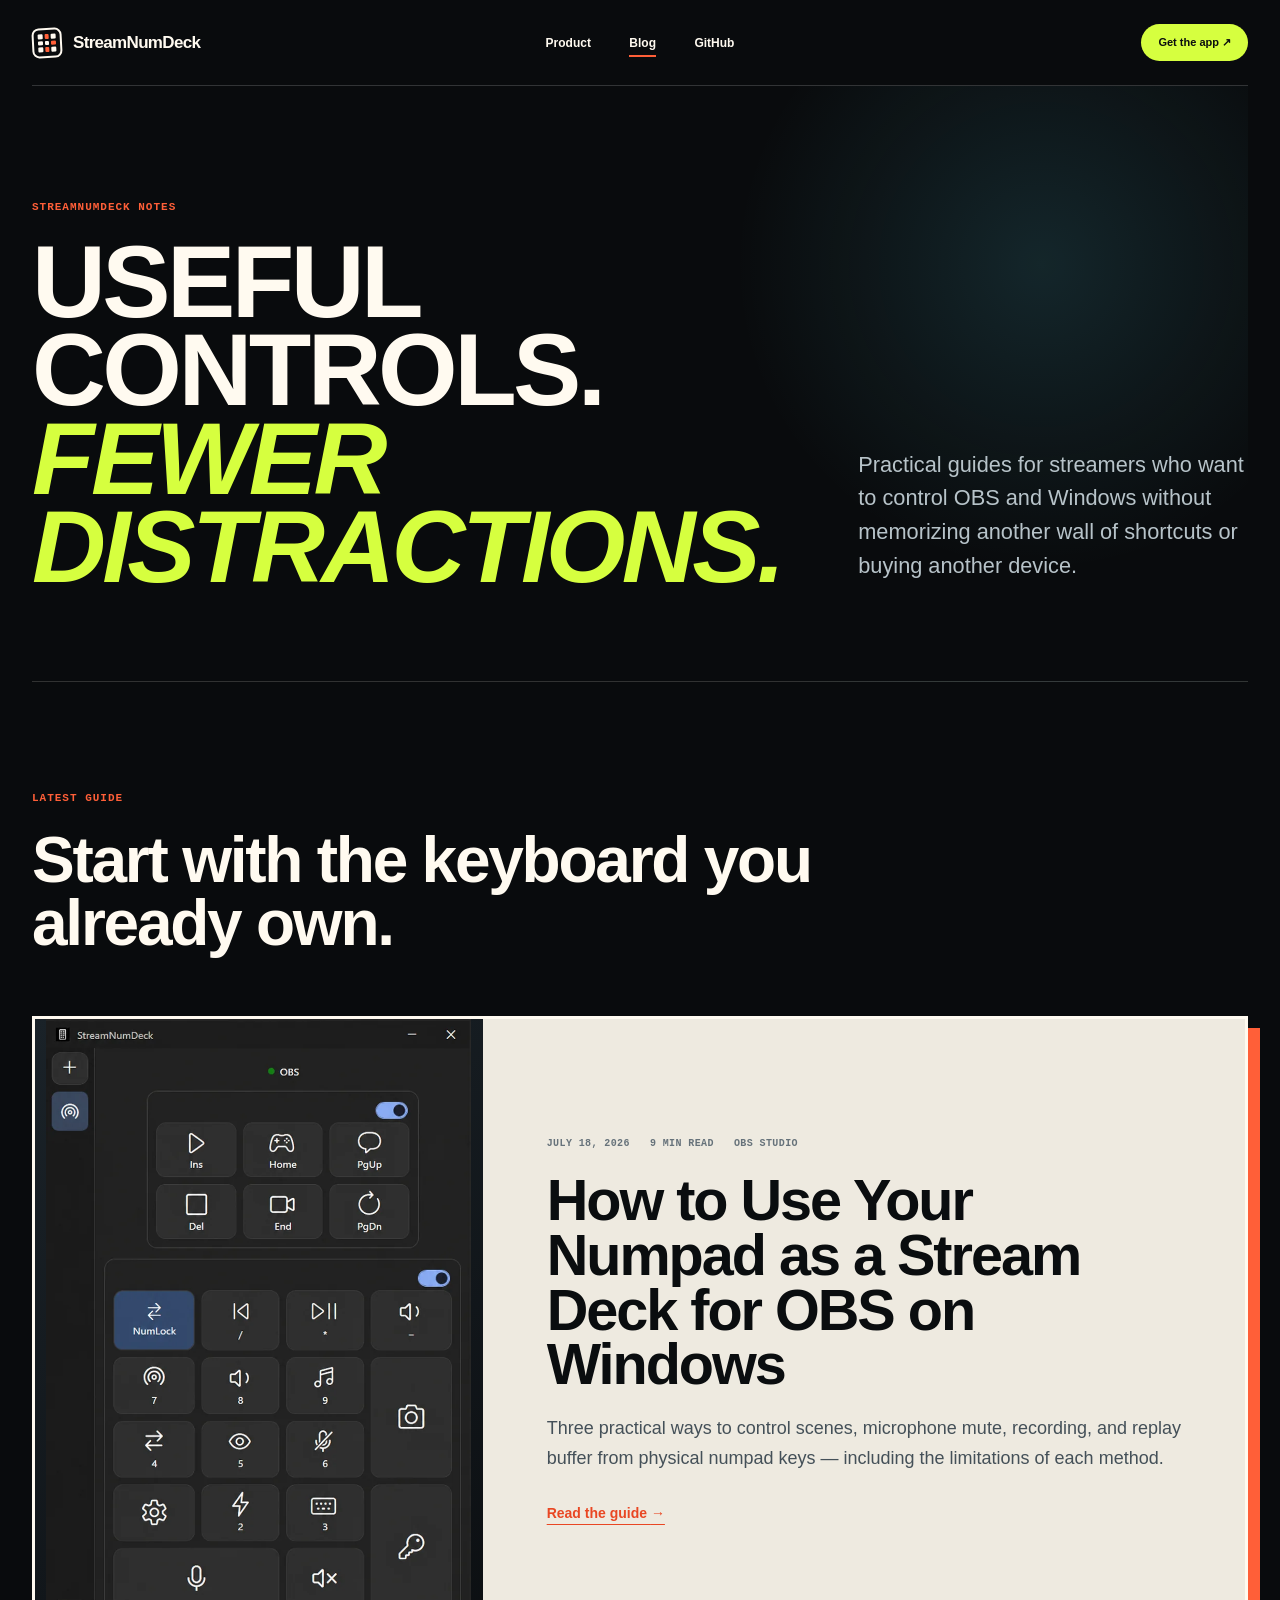
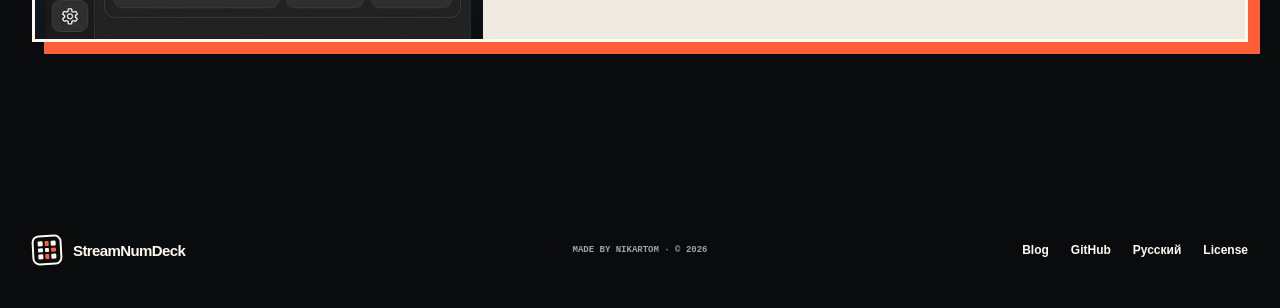
==== blog/index.html @ 3c2dd09e "Add OBS numpad guide and blog" ====
<!doctype html>
<html lang="en">
<head>
  <meta charset="utf-8">
  <meta name="viewport" content="width=device-width, initial-scale=1">
  <title>StreamNumDeck Blog — Practical OBS and Numpad Guides</title>
  <meta name="description" content="Practical guides for controlling OBS Studio, audio, and streaming workflows from a Windows keyboard and numpad.">
  <meta name="author" content="nikartom">
  <meta name="theme-color" content="#090b0d">
  <meta name="robots" content="index,follow,max-image-preview:large,max-snippet:-1">
  <link rel="canonical" href="https://streamnumdeck.com/blog/">
  <link rel="icon" href="../favicon.ico" sizes="any">
  <link rel="stylesheet" href="../styles.css">

  <meta property="og:type" content="website">
  <meta property="og:site_name" content="StreamNumDeck">
  <meta property="og:title" content="StreamNumDeck Blog — Practical OBS and Numpad Guides">
  <meta property="og:description" content="Straightforward guides for streamers who want simpler physical controls without adding more hardware.">
  <meta property="og:url" content="https://streamnumdeck.com/blog/">
  <meta property="og:image" content="https://streamnumdeck.com/assets/app-deck-filled.png">
  <meta name="twitter:card" content="summary_large_image">

  <script type="application/ld+json">
  {
    "@context": "https://schema.org",
    "@type": "Blog",
    "name": "StreamNumDeck Blog",
    "url": "https://streamnumdeck.com/blog/",
    "description": "Practical OBS Studio and numpad control guides for Windows streamers.",
    "inLanguage": "en",
    "publisher": {"@type": "Person", "name": "nikartom"}
  }
  </script>
</head>
<body class="blog-page">
  <a class="skip-link" href="#main">Skip to content</a>

  <header class="site-header blog-header">
    <a class="brand" href="../" aria-label="StreamNumDeck home">
      <span class="brand-mark" aria-hidden="true"><i></i><i></i><i></i><i></i><i></i><i></i><i></i><i></i><i></i></span>
      <span>StreamNumDeck</span>
    </a>
    <nav class="site-nav" aria-label="Blog navigation">
      <a href="../">Product</a>
      <a href="./" aria-current="page">Blog</a>
      <a href="https://github.com/nikartom/StreamNumDeck">GitHub</a>
    </nav>
    <div class="header-tools">
      <a class="header-download" href="https://github.com/nikartom/StreamNumDeck/releases/latest">Get the app <span aria-hidden="true">↗</span></a>
    </div>
  </header>

  <main id="main">
    <section class="blog-hero">
      <div>
        <p class="section-kicker">StreamNumDeck notes</p>
        <h1>Useful controls.<br><em>Fewer distractions.</em></h1>
      </div>
      <p>Practical guides for streamers who want to control OBS and Windows without memorizing another wall of shortcuts or buying another device.</p>
    </section>

    <section class="blog-list" aria-labelledby="latest-guides">
      <div class="blog-list-heading">
        <p class="section-kicker">Latest guide</p>
        <h2 id="latest-guides">Start with the keyboard you already own.</h2>
      </div>

      <article class="post-card post-card-featured">
        <a class="post-card-media" href="./use-numpad-as-stream-deck-for-obs/" aria-label="Read How to Use Your Numpad as a Stream Deck for OBS on Windows">
          <picture>
            <source srcset="../assets/app-deck-filled-820.webp" type="image/webp">
            <img src="../assets/app-deck-filled.png" width="1038" height="1515" alt="A numpad configured with streaming controls in StreamNumDeck">
          </picture>
        </a>
        <div class="post-card-copy">
          <p class="post-meta"><time datetime="2026-07-18">July 18, 2026</time><span>9 min read</span><span>OBS Studio</span></p>
          <h2><a href="./use-numpad-as-stream-deck-for-obs/">How to Use Your Numpad as a Stream Deck for OBS on Windows</a></h2>
          <p>Three practical ways to control scenes, microphone mute, recording, and replay buffer from physical numpad keys — including the limitations of each method.</p>
          <a class="post-read-link" href="./use-numpad-as-stream-deck-for-obs/">Read the guide <span aria-hidden="true">→</span></a>
        </div>
      </article>
    </section>
  </main>

  <footer>
    <a class="brand brand-footer" href="../"><span class="brand-mark" aria-hidden="true"><i></i><i></i><i></i><i></i><i></i><i></i><i></i><i></i><i></i></span><span>StreamNumDeck</span></a>
    <p>Made by nikartom · © 2026</p>
    <nav aria-label="Footer navigation"><a href="./">Blog</a><a href="https://github.com/nikartom/StreamNumDeck">GitHub</a><a href="../ru/" lang="ru">Русский</a><a href="https://github.com/nikartom/StreamNumDeck/blob/main/LICENSE.md">License</a></nav>
  </footer>
</body>
</html>
---- styles.css ----
:root {
  --navy: #090b0d;
  --navy-2: #11161a;
  --navy-3: #1b242b;
  --ink: #0a0d0f;
  --paper: #eeeae0;
  --white: #fffaf0;
  --sky: #62e7ff;
  --sky-soft: #a9f1ff;
  --coral: #ff5f38;
  --coral-dark: #e94723;
  --lime: #d6ff3f;
  --yellow: #ffe14d;
  --line: rgba(255, 250, 240, .16);
  --muted: #9aa5ad;
  --page: min(1440px, calc(100% - 64px));
  --radius: 26px;
  --shadow: 0 28px 70px rgba(3, 19, 33, .18);
}

* { box-sizing: border-box; }
html { scroll-behavior: smooth; scroll-padding-top: 92px; }
body {
  margin: 0;
  color: var(--white);
  background: var(--navy);
  font-family: "Segoe UI Variable", "Segoe UI", Arial, sans-serif;
  -webkit-font-smoothing: antialiased;
}

button, a { -webkit-tap-highlight-color: transparent; }
a { color: inherit; }
img { max-width: 100%; height: auto; }

.skip-link {
  position: fixed;
  top: 12px;
  left: 12px;
  z-index: 999;
  padding: 12px 16px;
  color: var(--white);
  background: var(--navy);
  border-radius: 8px;
  transform: translateY(-150%);
}
.skip-link:focus { transform: none; }

.site-header {
  width: var(--page);
  height: 86px;
  margin: 0 auto;
  display: grid;
  grid-template-columns: 1fr auto 1fr;
  align-items: center;
  gap: 28px;
  border-bottom: 1px solid rgba(255,255,255,.17);
}

.brand {
  width: max-content;
  display: inline-flex;
  align-items: center;
  gap: 11px;
  color: var(--white);
  font-size: 17px;
  font-weight: 900;
  letter-spacing: -.04em;
  text-decoration: none;
}

.brand-mark {
  width: 30px;
  height: 30px;
  padding: 4px;
  display: grid;
  grid-template-columns: repeat(3, 1fr);
  gap: 2px;
  color: var(--white);
  border: 2px solid currentColor;
  border-radius: 7px;
  transform: rotate(-3deg);
}
.brand-mark i { display: block; background: currentColor; border-radius: 1px; }
.brand-mark i:nth-child(2), .brand-mark i:nth-child(6), .brand-mark i:nth-child(8) { background: var(--coral); }

.site-nav { display: flex; align-items: center; gap: clamp(22px, 3vw, 46px); }
.site-nav a, footer nav a {
  font-size: 12px;
  font-weight: 800;
  text-decoration: none;
}
.site-nav a { position: relative; }
.site-nav a::after {
  content: "";
  height: 2px;
  position: absolute;
  right: 0;
  bottom: -7px;
  left: 0;
  background: var(--coral);
  transform: scaleX(0);
  transform-origin: right;
  transition: transform 180ms ease;
}
.site-nav a:hover::after, .site-nav a:focus-visible::after { transform: scaleX(1); transform-origin: left; }

.header-tools { justify-self: end; display: flex; align-items: center; gap: 14px; }
.language-link {
  min-width: 36px;
  height: 36px;
  display: grid;
  place-items: center;
  border: 1px solid var(--white);
  border-radius: 50%;
  font-size: 10px;
  font-weight: 900;
  text-decoration: none;
}
.language-link:hover { color: var(--ink); background: var(--lime); }
.header-download {
  padding: 12px 17px;
  color: var(--ink);
  background: var(--lime);
  border-radius: 100px;
  font-size: 11px;
  font-weight: 900;
  text-decoration: none;
}
.header-download:hover { color: var(--white); background: var(--coral); }

.language-suggestion {
  position: fixed;
  right: clamp(16px, 3vw, 44px);
  bottom: 28px;
  z-index: 900;
  width: min(570px, calc(100% - 32px));
  padding: 11px;
  display: grid;
  grid-template-columns: 48px minmax(150px, 1fr) auto 34px;
  align-items: center;
  gap: 12px;
  color: var(--ink);
  background: var(--lime);
  border: 2px solid var(--ink);
  border-radius: 2px;
  box-shadow: 8px 8px 0 var(--coral);
  opacity: 0;
  transform: translateY(18px);
  transition: opacity 180ms ease, transform 180ms ease;
}
.language-suggestion[hidden] { display: none; }
.language-suggestion.is-visible { opacity: 1; transform: none; }
.language-suggestion-badge {
  width: 48px;
  height: 48px;
  display: grid;
  place-items: center;
  color: var(--lime);
  background: var(--ink);
  font-size: 13px;
  font-weight: 950;
  transform: rotate(-2deg);
}
.language-suggestion p { margin: 0; display: grid; gap: 3px; }
.language-suggestion p strong { font-size: 14px; font-weight: 950; text-transform: uppercase; }
.language-suggestion p span { color: #293136; font-size: 12px; }
.language-suggestion > a {
  padding: 12px 14px;
  color: var(--white);
  background: var(--ink);
  font-size: 11px;
  font-weight: 900;
  text-decoration: none;
  white-space: nowrap;
}
.language-suggestion > a:hover, .language-suggestion > a:focus-visible { color: var(--ink); background: var(--coral); }
.language-suggestion button {
  width: 34px;
  height: 34px;
  padding: 0;
  color: var(--ink);
  background: transparent;
  border: 0;
  font-size: 24px;
  line-height: 1;
  cursor: pointer;
}
.language-suggestion button:hover, .language-suggestion button:focus-visible { color: var(--coral-dark); }

.hero {
  padding: clamp(68px, 8vw, 118px) 0 0;
  overflow: hidden;
  background:
    repeating-linear-gradient(90deg, transparent 0 79px, rgba(255,255,255,.025) 80px),
    radial-gradient(circle at 78% 2%, rgba(255, 95, 56, .22), transparent 27%),
    radial-gradient(circle at 8% 55%, rgba(98, 231, 255, .11), transparent 24%),
    var(--navy);
}
.hero-intro, .demo-wrap, .features, .setup, .faq { width: var(--page); margin: 0 auto; }
.hero-intro {
  display: grid;
  grid-template-columns: minmax(0, 1.35fr) minmax(320px, .65fr);
  gap: clamp(50px, 8vw, 140px);
  align-items: end;
}
.eyebrow, .section-kicker, .card-label {
  margin: 0 0 24px;
  font: 900 11px/1.2 Consolas, "Courier New", monospace;
  letter-spacing: .09em;
  text-transform: uppercase;
}
.eyebrow { display: flex; align-items: center; gap: 10px; }
.eyebrow span { width: 10px; height: 10px; background: var(--lime); border-radius: 0; box-shadow: 4px 4px 0 var(--coral); transform: rotate(8deg); }
h1, h2, h3 { margin: 0; font-family: Impact, "Arial Black", Arial, sans-serif; letter-spacing: -.035em; }
h1 { max-width: 1100px; font-size: clamp(62px, 8.2vw, 132px); line-height: .86; text-transform: uppercase; }
h1 em, h2 em { color: var(--lime); font-style: italic; }
.hero-side > p {
  margin: 0;
  font-size: clamp(18px, 1.55vw, 23px);
  line-height: 1.5;
  color: #c1c8cc;
  letter-spacing: -.015em;
}
.hero-actions { margin-top: 34px; display: flex; flex-wrap: wrap; align-items: center; gap: 24px; }
.button {
  min-height: 54px;
  padding: 0 22px;
  display: inline-flex;
  align-items: center;
  justify-content: center;
  gap: 22px;
  border: 2px solid var(--navy);
  border-radius: 100px;
  font-size: 12px;
  font-weight: 900;
  text-decoration: none;
  transition: transform 150ms ease, box-shadow 150ms ease, background 150ms ease;
}
.button:hover { transform: translateY(-3px); box-shadow: 0 8px 0 rgba(7, 26, 43, .16); }
.button-primary { color: var(--ink); border-color: var(--lime); border-radius: 3px; background: var(--lime); box-shadow: 6px 6px 0 var(--coral); }
.button-primary:hover { color: var(--white); border-color: var(--coral); background: var(--coral); box-shadow: 9px 9px 0 var(--sky); }
.text-link {
  display: inline-flex;
  align-items: center;
  gap: 12px;
  font-size: 13px;
  color: var(--white);
  font-weight: 900;
  text-underline-offset: 5px;
}
.text-link span { color: var(--coral); font-size: 20px; text-decoration: none; }
.hero-facts { margin: 35px 0 0; padding: 20px 0 0; display: flex; flex-wrap: wrap; gap: 22px; border-top: 1px solid var(--line); list-style: none; }
.hero-facts li { display: flex; align-items: center; gap: 8px; color: var(--muted); font: 800 10px/1 Consolas, monospace; text-transform: uppercase; }
.hero-facts li::before { content: "▸"; color: var(--lime); }

.demo-wrap { padding: clamp(70px, 7vw, 100px) 0 110px; scroll-margin-top: 0; }
.demo-heading {
  margin-bottom: 34px;
  display: grid;
  grid-template-columns: 1.2fr .8fr;
  gap: 60px;
  align-items: end;
}
.section-kicker { color: var(--coral); }
.demo-heading h2, .section-header h2, .how h2, .faq h2, .final-cta h2 { font-size: clamp(54px, 6.2vw, 96px); line-height: .88; }
.demo-heading > p { max-width: 570px; margin: 0 0 4px; justify-self: end; color: #aeb8be; font-size: 17px; line-height: 1.55; }

.control-rig {
  padding: 14px;
  display: grid;
  grid-template-columns: minmax(0, 1.35fr) minmax(380px, .65fr);
  gap: 14px;
  color: var(--white);
  background: var(--navy);
  border: 1px solid #355064;
  border-radius: 5px;
  box-shadow: 14px 14px 0 var(--lime), 22px 22px 0 var(--coral);
}
.broadcast, .deck-console { min-width: 0; border: 1px solid rgba(255,255,255,.22); border-radius: 2px; overflow: hidden; }
.broadcast { display: grid; grid-template-rows: 44px minmax(510px, 1fr) 68px; background: #0d2436; }
.broadcast-topbar, .deck-console-head, .mixer-bar { display: flex; align-items: center; }
.broadcast-topbar { padding: 0 16px; gap: 12px; background: #0a1d2d; border-bottom: 1px solid rgba(255,255,255,.12); }
.window-dots { display: flex; gap: 5px; }
.window-dots i { width: 7px; height: 7px; border-radius: 50%; background: #4c5e6c; }
.window-dots i:first-child { background: var(--coral); }
.window-dots i:nth-child(2) { background: var(--yellow); }
.window-dots i:nth-child(3) { background: var(--lime); }
.studio-label { color: #8093a1; font: 800 9px/1 Consolas, monospace; letter-spacing: .1em; }
.live-badge { margin-left: auto; display: flex; align-items: center; gap: 7px; font: 800 9px/1 Consolas, monospace; }
.live-badge i { width: 7px; height: 7px; border-radius: 50%; background: #6b7a84; }
.broadcast.is-live .live-badge i { background: var(--coral); box-shadow: 0 0 0 5px rgba(255,109,85,.16); animation: pulse 1.4s infinite; }
.live-badge time { min-width: 34px; color: #8193a1; }

.stream-stage { position: relative; overflow: hidden; isolation: isolate; background: #183a54; }
.stream-stage::after {
  content: "";
  position: absolute;
  inset: 0;
  z-index: -1;
  pointer-events: none;
  background-image: linear-gradient(rgba(255,255,255,.035) 1px, transparent 1px), linear-gradient(90deg, rgba(255,255,255,.035) 1px, transparent 1px);
  background-size: 28px 28px;
}
.game-world { position: absolute; inset: 0; overflow: hidden; background: #111; transition: opacity 180ms steps(2), transform 280ms steps(3); }
.game-frame { width: 100%; height: 100%; display: block; object-fit: cover; object-position: 50% 48%; image-rendering: pixelated; filter: contrast(1.08) saturate(.9); }
.game-id { position: absolute; right: 14px; top: 14px; padding: 7px 9px; color: var(--lime); background: rgba(0,0,0,.78); border-left: 3px solid var(--coral); font: 900 8px/1 Consolas, monospace; letter-spacing: .08em; }
.sun { width: 132px; height: 132px; position: absolute; top: 58px; right: 14%; background: var(--yellow); border-radius: 50%; box-shadow: 0 0 0 24px rgba(255,214,92,.15); }
.hill { position: absolute; bottom: 0; border-radius: 60% 60% 0 0; transform: rotate(-8deg); }
.hill-one { width: 75%; height: 43%; left: -13%; background: #247383; }
.hill-two { width: 85%; height: 34%; right: -25%; background: #105267; transform: rotate(8deg); }
.track { width: 34%; height: 75%; position: absolute; right: 28%; bottom: -34%; background: #f1b570; transform: perspective(200px) rotateX(26deg) rotate(16deg); border: 10px solid rgba(255,255,255,.25); }
.player { width: 40px; height: 54px; position: absolute; right: 40%; bottom: 24%; border-radius: 13px 13px 5px 5px; background: var(--coral); box-shadow: 0 11px 0 #092538; }
.player::before, .player::after { content: ""; width: 18px; height: 7px; position: absolute; bottom: -15px; background: var(--navy); border-radius: 4px; }
.player::before { left: -2px; transform: rotate(18deg); }.player::after { right: -2px; transform: rotate(-18deg); }
.player i { width: 26px; height: 26px; position: absolute; top: -20px; left: 7px; background: var(--lime); border-radius: 50% 50% 42% 42%; border: 5px solid var(--navy); }

.scene-card { display: none; position: absolute; z-index: 2; }
.starting-card, .brb-card { inset: 0; align-items: center; justify-content: center; flex-direction: column; text-align: center; }
.starting-card { background: radial-gradient(circle at 50% 30%, #285877, #071a2b 70%); }
.brb-card { background: linear-gradient(145deg, #ff7c61, #ffac75); color: var(--navy); }
.scene-card small { font: 900 10px/1 Consolas, monospace; letter-spacing: .16em; }
.scene-card strong { margin: 16px 0 10px; font: 900 clamp(64px, 8vw, 118px)/.8 Arial, sans-serif; letter-spacing: -.08em; }
.scene-card span { font-size: 13px; font-weight: 700; }
.chatting-title { left: 7%; top: 21%; color: var(--navy); }
.chatting-title strong { display: block; font-size: clamp(52px, 6vw, 88px); }
.broadcast[data-scene="starting"] .starting-card, .broadcast[data-scene="brb"] .brb-card, .broadcast[data-scene="chatting"] .chatting-title { display: flex; }
.broadcast[data-scene="starting"] .game-world, .broadcast[data-scene="brb"] .game-world { opacity: 0; transform: scale(1.08); }
.broadcast[data-scene="chatting"] .game-world { background: linear-gradient(135deg, var(--lime), var(--sky)); filter: saturate(.75); }
.broadcast[data-scene="chatting"] .game-world > * { opacity: .14; }

.scene-chip { position: absolute; top: 18px; left: 18px; z-index: 5; padding: 9px 11px; display: flex; gap: 10px; align-items: center; color: var(--navy); background: rgba(255,254,249,.9); border-radius: 8px; box-shadow: 0 8px 22px rgba(4,25,41,.15); backdrop-filter: blur(8px); }
.scene-chip span { color: #63717a; font: 800 8px/1 Consolas, monospace; }.scene-chip strong { font-size: 10px; }

.camera-card { width: 190px; height: 142px; position: absolute; right: 18px; bottom: 20px; z-index: 6; overflow: hidden; border: 3px solid var(--lime); border-radius: 2px; background: #111; box-shadow: 7px 7px 0 var(--coral); transition: transform 120ms steps(2), filter 120ms ease; }
.camera-tag { position: absolute; top: 8px; left: 8px; z-index: 4; padding: 5px 7px; display: flex; gap: 5px; align-items: center; color: var(--white); background: rgba(7,26,43,.76); border-radius: 5px; font: 800 7px/1 Consolas, monospace; }
.camera-tag i { width: 5px; height: 5px; background: var(--coral); border-radius: 50%; }
.camera-card p { margin: 0; position: absolute; inset: 0; z-index: 6; display: grid; place-items: center; color: var(--coral); background: #080a0c; font: 900 9px/1 Consolas, monospace; text-transform: uppercase; opacity: 0; }
.facecam-image { width: 100%; height: 100%; display: block; object-fit: cover; object-position: 67% 35%; filter: contrast(1.08) saturate(.9); }
.person { position: absolute; inset: 0; }
.person .head { width: 54px; height: 62px; position: absolute; top: 36px; left: 64px; z-index: 2; background: #ca704d; border-radius: 48% 48% 45% 45%; }
.person .hair { width: 62px; height: 38px; position: absolute; top: 28px; left: 60px; z-index: 3; background: var(--navy); border-radius: 50% 50% 32% 22%; transform: rotate(-7deg); }
.person .hair::after { content: ""; width: 23px; height: 28px; position: absolute; right: -2px; bottom: -18px; background: var(--navy); border-radius: 0 0 80% 20%; }
.person .body { width: 106px; height: 66px; position: absolute; bottom: -27px; left: 38px; background: var(--sky); border-radius: 50% 50% 0 0; }
.person .headset { width: 74px; height: 62px; position: absolute; top: 33px; left: 54px; z-index: 4; border: 5px solid var(--navy); border-bottom: 0; border-radius: 50% 50% 0 0; }
.broadcast.is-camera-off .camera-card { border-color: #465a69; transform: scale(.97); }.broadcast.is-camera-off .camera-card p { opacity: 1; }

.chat-stack { position: absolute; left: 18px; bottom: 20px; z-index: 5; display: grid; gap: 7px; }
.chat-stack p { width: max-content; max-width: 245px; margin: 0; padding: 8px 10px; display: flex; align-items: center; gap: 8px; color: var(--navy); background: rgba(255,254,249,.88); border-radius: 8px; font-size: 9px; box-shadow: 0 8px 18px rgba(5,23,36,.12); backdrop-filter: blur(7px); }
.chat-stack i { width: 18px; height: 18px; flex: 0 0 auto; background: var(--coral); border-radius: 50%; }.chat-stack p:nth-child(2) i { background: var(--lime); }
.chat-stack b { font-size: 8px; }

.action-toast { max-width: calc(100% - 80px); padding: 10px 14px; position: absolute; top: 18px; left: 50%; z-index: 10; color: var(--navy); background: var(--lime); border-radius: 100px; font: 900 9px/1 Consolas, monospace; text-align: center; box-shadow: 0 8px 25px rgba(3,19,33,.18); opacity: 0; transform: translate(-50%, -12px); transition: opacity 160ms ease, transform 160ms ease; }
.action-toast.is-visible { opacity: 1; transform: translate(-50%, 0); }
.sound-wave { height: 70px; position: absolute; top: 50%; left: 50%; z-index: 9; display: flex; gap: 6px; align-items: center; opacity: 0; transform: translate(-50%, -50%); }
.sound-wave i { width: 7px; height: 20%; background: var(--lime); border-radius: 10px; }
.sound-wave.is-playing { opacity: 1; }
.sound-wave.is-playing i { animation: wave .7s ease-in-out infinite alternate; }
.sound-wave i:nth-child(2), .sound-wave i:nth-child(8) { animation-delay: -.2s; }.sound-wave i:nth-child(3), .sound-wave i:nth-child(7) { animation-delay: -.4s; }.sound-wave i:nth-child(4), .sound-wave i:nth-child(6) { animation-delay: -.55s; }.sound-wave i:nth-child(5) { animation-delay: -.7s; }

.mixer-bar { min-width: 0; padding: 0 15px; gap: 13px; background: #091e2e; border-top: 1px solid rgba(255,255,255,.12); }
.control-pill { display: flex; align-items: baseline; gap: 6px; font: 800 8px/1 Consolas, monospace; }.control-pill small { color: #8193a0; font-size: 8px; }
.mic-icon { width: 9px; height: 13px; position: relative; display: inline-block; border: 2px solid var(--sky); border-radius: 5px; }
.mic-icon::after { content: ""; width: 13px; height: 8px; position: absolute; top: 5px; left: -4px; border: 2px solid var(--sky); border-top: 0; border-radius: 0 0 9px 9px; }
.level-meter { min-width: 75px; flex: 1; display: flex; align-items: center; gap: 3px; }
.level-meter i { height: 17px; flex: 1; background: #244054; border-radius: 2px; }
.level-meter i:nth-child(-n+7) { background: var(--lime); }.level-meter i:nth-child(8), .level-meter i:nth-child(9) { background: var(--yellow); }
.broadcast:not(.is-mic-muted) .level-meter i:nth-child(3n) { animation: meter 700ms ease-in-out infinite alternate; }
.broadcast.is-mic-muted .level-meter i { background: #253e50; animation: none; }.broadcast.is-mic-muted .mic-pill { color: var(--coral); }.broadcast.is-mic-muted .mic-icon, .broadcast.is-mic-muted .mic-icon::after { border-color: var(--coral); }
.record-pill { margin-left: auto; padding: 8px 9px; display: flex; align-items: center; gap: 6px; color: #7d8f9c; border: 1px solid #2c4659; border-radius: 6px; font: 800 8px/1 Consolas, monospace; }
.record-pill i { width: 7px; height: 7px; background: #647784; border-radius: 50%; }.broadcast.is-recording .record-pill { color: var(--white); border-color: var(--coral); }.broadcast.is-recording .record-pill i { background: var(--coral); animation: pulse 1.2s infinite; }

.deck-console { padding: 14px; display: flex; flex-direction: column; background: linear-gradient(165deg, #142e43, #0a1e2e); }
.deck-console-head { height: 28px; justify-content: space-between; color: #7f95a4; font: 800 8px/1 Consolas, monospace; letter-spacing: .06em; }
.deck-console-head span:first-child { display: flex; align-items: center; gap: 6px; }.deck-console-head i { width: 6px; height: 6px; background: var(--lime); border-radius: 50%; box-shadow: 0 0 8px rgba(216,255,99,.7); }.deck-console-head b { color: var(--white); }
.nav-keys, .numpad { display: grid; gap: 7px; }
.nav-keys { margin: 10px 0 12px; padding-bottom: 12px; grid-template-columns: repeat(3, 1fr); border-bottom: 1px solid rgba(255,255,255,.1); }
.numpad { flex: 1; grid-template-columns: repeat(4, minmax(0, 1fr)); grid-template-rows: repeat(5, minmax(59px, 1fr)); }
.deck-key {
  min-width: 0;
  min-height: 51px;
  padding: 8px;
  position: relative;
  display: flex;
  flex-direction: column;
  align-items: flex-start;
  justify-content: space-between;
  overflow: hidden;
  color: #eff8fc;
  border: 1px solid #3d5669;
  border-radius: 3px;
  background: linear-gradient(145deg, #22292e, #11161a);
  box-shadow: inset 0 -4px 0 rgba(3,15,25,.28), 0 3px 4px rgba(0,0,0,.13);
  font-family: inherit;
  text-align: left;
  cursor: pointer;
  transition: transform 80ms ease, border-color 120ms ease, background 120ms ease, box-shadow 80ms ease;
}
.deck-key::after { content: ""; width: 28px; height: 3px; position: absolute; right: 7px; bottom: 7px; background: rgba(98,231,255,.14); }
.deck-key:hover { border-color: var(--sky); background: linear-gradient(145deg, #315873, #1b374d); }
.deck-key:focus-visible { outline: 3px solid var(--lime); outline-offset: 2px; }
.deck-key:active, .deck-key.is-fired { transform: translateY(3px); box-shadow: inset 0 0 0 rgba(0,0,0,0); }
.deck-key small { position: relative; z-index: 2; color: #7890a0; font: 800 8px/1 Consolas, monospace; }.deck-key strong { max-width: 100%; position: relative; z-index: 2; overflow: hidden; font-size: clamp(8px, .75vw, 11px); line-height: 1; text-overflow: ellipsis; white-space: nowrap; }
.key-icon { width: 20px; height: 20px; position: absolute; top: 9px; right: 9px; z-index: 2; filter: invert(96%) sepia(7%) saturate(396%); opacity: .88; }
.layer-key .key-icon, .live-key .key-icon { filter: brightness(0); }
.key-icon-next .key-icon { transform: rotate(180deg); }
.layer-key { color: var(--navy); border-color: var(--sky); background: var(--sky); }.layer-key small { color: #24536b; }.layer-key:hover { color: var(--navy); background: var(--lime); border-color: var(--lime); }
.accent-key, .mic-key { border-color: rgba(216,255,99,.65); }.record-key { border-color: rgba(255,109,85,.6); }.routine-key { border-color: rgba(116,216,255,.7); }
.live-key { color: var(--navy); border-color: var(--coral); background: var(--coral); }.live-key small { color: #6f2f27; }.live-key:hover { color: var(--navy); border-color: var(--yellow); background: var(--yellow); }
.tall-key { grid-row: span 2; }.plus-key { grid-column: 4; grid-row: 2 / span 2; }.enter-key { grid-column: 4; grid-row: 4 / span 2; }.wide-key { grid-column: span 2; }
.keyboard-hint { margin: 11px 0 0; color: #7890a0; font: 700 8px/1 Consolas, monospace; text-align: center; }.keyboard-hint span { color: var(--lime); }

.demo-credit { margin: 38px 0 0; color: #77868f; font: 700 9px/1.6 Consolas, monospace; text-align: right; }.demo-credit a { color: #aebac1; text-underline-offset: 3px; }
.trust-strip { min-height: 66px; padding: 12px 32px; display: flex; align-items: center; justify-content: space-around; gap: 26px; overflow: hidden; color: var(--navy); background: var(--lime); border-top: 4px solid var(--navy); border-bottom: 4px solid var(--navy); font: 900 11px/1 Consolas, monospace; text-transform: uppercase; white-space: nowrap; transform: rotate(-.35deg); }.trust-strip i { color: var(--coral-dark); font-style: normal; }

.features { padding: 140px 0; color: var(--ink); background: var(--lime); box-shadow: 0 0 0 100vmax var(--lime); clip-path: inset(0 -100vmax); }
.features .section-header > p:last-child { color: #263238; }
.features .section-kicker { color: var(--coral-dark); }
.features h2 em { color: var(--coral-dark); }
.section-header { display: grid; grid-template-columns: 1fr .75fr; gap: 50px; align-items: end; }
.section-header .section-kicker { grid-column: 1 / -1; margin-bottom: -10px; }
.section-header > p:last-child { max-width: 540px; margin: 0 0 4px; justify-self: end; color: var(--muted); font-size: 18px; line-height: 1.55; }
.bento-grid { margin-top: 70px; display: grid; grid-template-columns: repeat(12, 1fr); gap: 24px; }
.feature-card { min-height: 390px; padding: clamp(25px, 3vw, 42px); position: relative; grid-column: span 4; overflow: hidden; border: 3px solid var(--ink); border-radius: 2px; box-shadow: 9px 9px 0 var(--ink); }
.feature-card h3 { max-width: 650px; font-size: clamp(34px, 3.4vw, 54px); line-height: .96; }
.feature-card > p:not(.card-label) { max-width: 560px; margin: 24px 0 0; color: inherit; opacity: .73; font-size: 16px; line-height: 1.55; }
.card-label { color: var(--coral-dark); opacity: 1; }
.card-obs { min-height: 440px; grid-column: span 8; color: var(--white); background: var(--navy); transform: rotate(-.5deg); }
.scene-tabs { margin-top: 60px; display: flex; border: 1px solid #456175; border-radius: 9px; overflow: hidden; }
.scene-tabs span { flex: 1; padding: 16px 10px; color: #8298a6; font: 800 9px/1 Consolas, monospace; text-align: center; }.scene-tabs span + span { border-left: 1px solid #456175; }.scene-tabs .active { color: var(--navy); background: var(--lime); }
.card-audio { color: var(--navy); background: var(--coral); transform: rotate(.7deg) translateY(14px); }
.card-wave { height: 90px; margin-top: 52px; display: flex; align-items: center; gap: 7px; }.card-wave i { min-height: 12px; flex: 1; background: var(--navy); border-radius: 8px; animation: wave 900ms ease-in-out infinite alternate; }.card-wave i:nth-child(2n) { animation-delay: -.4s; }.card-wave i:nth-child(3n) { animation-delay: -.7s; }
.card-layers { color: var(--navy); background: var(--sky); transform: rotate(.4deg); }.card-layers > strong { display: block; margin: 12px 0 30px; font: 900 clamp(78px, 9vw, 142px)/.8 Impact, "Arial Black", sans-serif; letter-spacing: -.06em; }
.card-anything { min-height: 430px; grid-column: span 7; background: var(--white); transform: rotate(-.35deg); }.launch-row { margin-top: 58px; display: flex; flex-wrap: wrap; align-items: center; gap: 11px; }.launch-row span { padding: 11px 13px; color: var(--white); background: var(--navy); border-radius: 1px; font: 800 9px/1 Consolas, monospace; }.launch-row b { color: var(--coral); }
.card-local { min-height: 430px; grid-column: span 5; color: var(--white); background: #1a424b; transform: rotate(.5deg) translateY(12px); }.privacy-orbit { width: 140px; height: 140px; position: absolute; right: 34px; bottom: 28px; display: flex; flex-direction: column; align-items: center; justify-content: center; color: var(--navy); background: var(--lime); border-radius: 2px; transform: rotate(8deg); box-shadow: 8px 8px 0 var(--coral); }.privacy-orbit span { font-size: 27px; font-weight: 900; }.privacy-orbit small { font: 900 9px/1 Consolas, monospace; }

.how { padding: 130px max(32px, calc((100vw - 1440px) / 2)); display: grid; grid-template-columns: .85fr 1.15fr; gap: clamp(70px, 9vw, 150px); align-items: center; color: var(--white); background: var(--navy); }
.how-copy > p:not(.section-kicker) { max-width: 610px; margin: 34px 0; color: #a7bac6; font-size: 18px; line-height: 1.6; }.text-link-light { color: var(--white); }.text-link-light span { color: var(--lime); }
.routine-panel { padding: 14px; border: 3px solid #52616b; border-radius: 2px; background: #12181c; box-shadow: 14px 14px 0 var(--lime); transform: rotate(1deg); }
.routine-head { min-height: 58px; padding: 0 10px 13px; display: flex; align-items: center; justify-content: space-between; border-bottom: 1px solid #3a5568; font: 900 10px/1 Consolas, monospace; }.routine-head small { color: #8296a4; font-size: 8px; }
.routine-panel ol { margin: 0; padding: 13px 0 0; list-style: none; }.routine-panel li { min-height: 84px; padding: 11px 14px; display: grid; grid-template-columns: 28px 38px 1fr auto; gap: 13px; align-items: center; color: #bdcbd3; border: 1px solid #46535c; border-radius: 2px; background: #1a2228; }.routine-panel li + li { margin-top: 8px; }.routine-panel li > span, .routine-panel li > b { color: #79909f; font: 800 8px/1 Consolas, monospace; }.routine-icon { width: 35px; height: 35px; display: grid; place-items: center; color: var(--navy); background: var(--sky); border-radius: 2px; font: 900 10px/1 Arial, sans-serif; font-style: normal; }.routine-icon img { width: 18px; height: 18px; filter: brightness(0); }.routine-panel li div { display: grid; gap: 6px; }.routine-panel li strong { color: var(--white); font-size: 13px; }.routine-panel li small { color: #8298a6; font-size: 10px; }.routine-panel li.active { border-color: var(--lime); box-shadow: inset 0 0 0 1px var(--lime); }.routine-panel li.active .routine-icon { background: var(--lime); }.routine-panel li.active > b { color: var(--lime); }

.setup { padding: 130px 0; color: var(--ink); background: var(--paper); box-shadow: 0 0 0 100vmax var(--paper); clip-path: inset(0 -100vmax); }.compact-header { display: block; }.compact-header .section-kicker { margin-bottom: 24px; }.compact-header h2 { font-size: clamp(52px, 6vw, 88px); }
.setup-steps { margin: 65px 0 0; padding: 0; display: grid; grid-template-columns: repeat(3, 1fr); border-top: 1px solid var(--ink); list-style: none; }.setup-steps li { min-height: 240px; padding: 28px 30px; display: grid; grid-template-columns: auto 1fr; gap: 30px; border-bottom: 1px solid var(--ink); }.setup-steps li + li { border-left: 1px solid var(--ink); }.setup-steps li > span { color: var(--coral-dark); font: 900 10px/1 Consolas, monospace; }.setup-steps strong { font-size: 28px; letter-spacing: -.04em; }.setup-steps p { max-width: 330px; margin: 18px 0 0; color: var(--muted); font-size: 15px; line-height: 1.55; }

.faq { padding: 130px 0; display: grid; grid-template-columns: .7fr 1.3fr; gap: clamp(60px, 9vw, 150px); border-top: 1px solid var(--line); }.faq-list { border-top: 1px solid var(--white); }.faq-list details { border-bottom: 1px solid var(--white); }.faq-list summary { min-height: 92px; display: flex; align-items: center; justify-content: space-between; gap: 30px; font-size: 18px; font-weight: 800; cursor: pointer; list-style: none; }.faq-list summary::-webkit-details-marker { display: none; }.faq-list summary span { color: var(--lime); font-size: 28px; font-weight: 400; transition: transform 160ms ease; }.faq-list details[open] summary span { transform: rotate(45deg); }.faq-list details p { max-width: 700px; margin: -5px 0 32px; color: var(--muted); font-size: 15px; line-height: 1.65; }

.final-cta { min-height: 720px; padding: 110px 32px; display: flex; flex-direction: column; align-items: center; justify-content: center; color: var(--white); background: var(--coral); border-top: 8px solid var(--lime); text-align: center; }.final-cta .section-kicker { color: var(--navy); }.final-cta h2 { color: var(--navy); text-transform: uppercase; }.final-cta h2 em { color: var(--white); text-shadow: 5px 5px 0 var(--navy); }.final-actions { margin-top: 52px; display: flex; flex-wrap: wrap; align-items: center; justify-content: center; gap: 28px; }.button-light { color: var(--white); border-color: var(--navy); border-radius: 2px; background: var(--navy); box-shadow: 7px 7px 0 var(--lime); }.button-light:hover { color: var(--navy); background: var(--lime); }.final-cta .text-link-light span { color: var(--navy); }.final-note { margin: 42px 0 0; color: rgba(7,26,43,.68); font: 800 9px/1.4 Consolas, monospace; text-transform: uppercase; letter-spacing: .06em; }

footer { width: var(--page); min-height: 116px; margin: 0 auto; display: grid; grid-template-columns: 1fr auto 1fr; align-items: center; gap: 30px; }.brand-footer { font-size: 15px; }footer > p { color: var(--muted); font: 700 9px/1 Consolas, monospace; text-transform: uppercase; }footer nav { justify-self: end; display: flex; flex-wrap: wrap; gap: 22px; }footer nav a { text-underline-offset: 4px; }

/* Blog */
.blog-page { color: var(--white); background: var(--navy); }
.blog-header { position: relative; z-index: 2; }
.blog-header [aria-current="page"]::after { transform: scaleX(1); }
.blog-hero {
  width: var(--page);
  min-height: 570px;
  margin: 0 auto;
  padding: clamp(74px, 9vw, 140px) 0 90px;
  display: grid;
  grid-template-columns: minmax(0, 1.3fr) minmax(300px, .7fr);
  align-items: end;
  gap: clamp(48px, 8vw, 130px);
  border-bottom: 1px solid var(--line);
  background: radial-gradient(circle at 83% 30%, rgba(98,231,255,.12), transparent 28%);
}
.blog-hero h1 { font-size: clamp(66px, 8vw, 124px); }
.blog-hero > p { max-width: 540px; margin: 0 0 8px; color: #b7c3c9; font-size: clamp(18px, 1.7vw, 24px); line-height: 1.55; }
.blog-list { width: var(--page); margin: 0 auto; padding: 110px 0 150px; }
.blog-list-heading { max-width: 820px; }
.blog-list-heading h2 { font-size: clamp(44px, 5vw, 74px); line-height: .98; }
.post-card { margin-top: 62px; display: grid; grid-template-columns: minmax(280px, .74fr) minmax(0, 1.26fr); color: var(--ink); background: var(--paper); border: 3px solid var(--white); box-shadow: 12px 12px 0 var(--coral); }
.post-card-media { min-height: 520px; display: grid; place-items: center; overflow: hidden; background: linear-gradient(145deg, #1a2228, #0c0f12); }
.post-card-media picture { height: 100%; display: grid; place-items: center; }
.post-card-media img { width: auto; height: 100%; max-height: 620px; display: block; object-fit: contain; transition: transform 220ms ease; }
.post-card-media:hover img { transform: scale(1.025); }
.post-card-copy { padding: clamp(34px, 5vw, 78px); display: flex; flex-direction: column; justify-content: center; }
.post-card-copy h2 { margin: 22px 0; font-size: clamp(40px, 4.5vw, 70px); line-height: .95; }
.post-card-copy h2 a { text-decoration: none; }
.post-card-copy > p:not(.post-meta) { max-width: 720px; margin: 0; color: #445058; font-size: 18px; line-height: 1.65; }
.post-meta { margin: 0; display: flex; flex-wrap: wrap; gap: 9px 20px; color: #66727a; font: 800 10px/1.4 Consolas, monospace; letter-spacing: .04em; text-transform: uppercase; }
.post-read-link { width: max-content; margin-top: 32px; color: var(--coral-dark); font-size: 14px; font-weight: 900; text-underline-offset: 6px; }

.article-shell { padding-bottom: 140px; }
.article-header { width: min(1120px, calc(100% - 64px)); margin: 0 auto; padding: clamp(72px, 8vw, 130px) 0 70px; }
.breadcrumbs { margin-bottom: 50px; display: flex; flex-wrap: wrap; gap: 9px; color: #8e9aa1; font: 700 10px/1.4 Consolas, monospace; text-transform: uppercase; }
.breadcrumbs a { text-underline-offset: 4px; }
.breadcrumbs span[aria-current="page"] { color: var(--white); }
.article-header .section-kicker { color: var(--sky); }
.article-header h1 { max-width: 1100px; font-size: clamp(56px, 7.2vw, 104px); line-height: .91; text-transform: uppercase; }
.article-dek { max-width: 880px; margin: 42px 0 36px; color: #bdc7cc; font-size: clamp(20px, 2vw, 28px); line-height: 1.5; }
.article-header .post-meta { color: #93a1a8; }
.article-hero-media { width: min(1240px, calc(100% - 64px)); margin: 0 auto; padding: 42px; display: grid; place-items: center; background: linear-gradient(145deg, #20282d, #0c1013); border: 1px solid #3b4e5a; box-shadow: 14px 14px 0 var(--lime); }
.article-hero-media picture { max-height: 780px; display: grid; place-items: center; overflow: hidden; }
.article-hero-media img { width: auto; max-height: 780px; display: block; }
.article-hero-media figcaption, .article-figure figcaption { max-width: 780px; margin-top: 22px; color: #93a1a8; font: 700 10px/1.55 Consolas, monospace; text-align: center; }
.article-layout { width: min(1240px, calc(100% - 64px)); margin: 110px auto 0; display: grid; grid-template-columns: 230px minmax(0, 780px); justify-content: center; gap: clamp(60px, 8vw, 130px); align-items: start; }
.article-toc { position: sticky; top: 30px; display: grid; gap: 15px; color: #98a5ac; font-size: 13px; line-height: 1.35; }
.article-toc strong { margin-bottom: 8px; color: var(--white); font: 900 10px/1 Consolas, monospace; letter-spacing: .08em; text-transform: uppercase; }
.article-toc a { padding-left: 13px; border-left: 2px solid #34444e; text-decoration: none; }
.article-toc a:hover, .article-toc a:focus-visible { color: var(--lime); border-color: var(--lime); }
.article-body { color: #e7e7df; font-size: 18px; line-height: 1.78; }
.article-body > p:first-child { font-size: 22px; color: var(--white); }
.article-body h2 { margin: 86px 0 30px; color: var(--white); font-size: clamp(40px, 4.5vw, 64px); line-height: .98; scroll-margin-top: 30px; }
.article-body h3 { margin: 50px 0 18px; color: var(--sky-soft); font-family: "Segoe UI Variable", "Segoe UI", Arial, sans-serif; font-size: 27px; letter-spacing: -.025em; }
.article-body p { margin: 0 0 26px; }
.article-body ul, .article-body ol { margin: 0 0 32px; padding-left: 26px; }
.article-body li { padding-left: 7px; }
.article-body li + li { margin-top: 10px; }
.article-body a { color: var(--lime); text-underline-offset: 5px; }
.article-body code { padding: 2px 6px; color: var(--sky-soft); background: #1c252b; border: 1px solid #34444e; border-radius: 4px; font-size: .88em; }
.article-callout { margin: 42px 0; padding: 28px 30px; color: var(--ink); background: var(--lime); border: 2px solid var(--white); box-shadow: 8px 8px 0 var(--coral); }
.article-callout strong { font: 900 12px/1 Consolas, monospace; letter-spacing: .07em; text-transform: uppercase; }
.article-callout p { margin: 12px 0 0; font-size: 16px; line-height: 1.6; }
.article-figure { margin: 48px 0; padding: 24px; display: grid; place-items: center; background: #11171b; border: 1px solid #394a54; }
.article-figure img { display: block; border: 1px solid #4d5b63; }
.article-figure-wide { width: calc(100% + 90px); margin-left: -45px; }
.layer-example { margin: 38px 0; display: grid; grid-template-columns: 1fr 1fr; gap: 14px; }
.layer-example > div { padding: 24px; border: 1px solid #43525b; background: #151d22; }
.layer-example span { color: var(--coral); font: 900 10px/1 Consolas, monospace; text-transform: uppercase; }
.layer-example strong { margin-top: 14px; display: block; color: var(--white); font-size: 24px; }
.layer-example p { margin: 6px 0 0; color: #aab7be; font-size: 14px; }
.article-table-wrap { margin: 40px 0; overflow-x: auto; border: 1px solid #43525b; }
.article-table-wrap table { width: 100%; border-collapse: collapse; font-size: 15px; line-height: 1.5; }
.article-table-wrap th, .article-table-wrap td { padding: 18px 20px; border-bottom: 1px solid #34444e; text-align: left; vertical-align: top; }
.article-table-wrap th { color: var(--navy); background: var(--sky); font: 900 10px/1.4 Consolas, monospace; text-transform: uppercase; }
.article-table-wrap tr:last-child td { border-bottom: 0; }
.article-end-card { width: calc(100% + 120px); margin: 90px 0 0 -60px; padding: clamp(32px, 5vw, 60px); color: var(--ink); background: var(--coral); border: 3px solid var(--white); box-shadow: 12px 12px 0 var(--lime); }
.article-end-card h2 { margin: 0 0 24px; color: var(--navy); font-size: clamp(38px, 4vw, 58px); }
.article-end-card p:not(.section-kicker) { max-width: 680px; color: #3f302b; font-size: 16px; }
.article-end-actions { margin-top: 34px; display: flex; flex-wrap: wrap; align-items: center; gap: 26px; }
.article-end-actions .button { color: var(--white); background: var(--navy); border-color: var(--navy); }
.article-end-actions .post-read-link { margin: 0; color: var(--navy); }

html[lang="ru"] h1 { font-size: clamp(58px, 7.2vw, 116px); }

@keyframes pulse { 50% { opacity: .38; } }
@keyframes wave { from { height: 22%; } to { height: 95%; } }
@keyframes meter { from { opacity: .42; } to { opacity: 1; } }

@media (max-width: 1200px) {
  :root { --page: min(100% - 48px, 1180px); }
  .hero-intro { grid-template-columns: 1.15fr .85fr; gap: 60px; }
  .control-rig { grid-template-columns: 1.15fr minmax(340px, .85fr); }
  .broadcast { grid-template-rows: 44px minmax(460px, 1fr) 68px; }
  .camera-card { width: 160px; height: 124px; }.person { transform: scale(.88); transform-origin: bottom center; }
  .feature-card { grid-column: span 6; }.card-obs { grid-column: span 7; }.card-audio { grid-column: span 5; }.card-anything { grid-column: span 7; }.card-local { grid-column: span 5; }
}

@media (max-width: 940px) {
  :root { --page: calc(100% - 32px); }
  .site-header { height: 72px; grid-template-columns: 1fr auto; }.site-nav { display: none; }
  .hero { padding-top: 60px; }.hero-intro { grid-template-columns: 1fr; gap: 38px; }.hero-side { max-width: 680px; }
  .demo-wrap { padding-top: 90px; }.demo-heading, .section-header { grid-template-columns: 1fr; gap: 24px; }.demo-heading > p, .section-header > p:last-child { justify-self: start; }
  .control-rig { grid-template-columns: 1fr; }.broadcast { min-height: 600px; }.deck-console { min-height: 620px; }
  .section-header .section-kicker { margin-bottom: 0; }.bento-grid { margin-top: 50px; }.card-obs, .card-audio, .card-anything, .card-local { grid-column: span 12; }.card-audio { min-height: 350px; }
  .how { padding: 100px 24px; grid-template-columns: 1fr; }.routine-panel { max-width: 760px; transform: none; }
  .setup { padding: 100px 0; }.setup-steps { grid-template-columns: 1fr; }.setup-steps li { min-height: 170px; }.setup-steps li + li { border-left: 0; }
  .faq { padding: 100px 0; grid-template-columns: 1fr; gap: 60px; }
  footer { padding: 32px 0; grid-template-columns: 1fr auto; }footer > p { grid-row: 2; }footer nav { grid-row: 1 / span 2; flex-direction: column; }
  .blog-hero { min-height: auto; grid-template-columns: 1fr; gap: 36px; }
  .post-card { grid-template-columns: 1fr; }.post-card-media { min-height: 480px; }
  .article-layout { grid-template-columns: 1fr; }.article-toc { display: none; }
}

@media (max-width: 600px) {
  :root { --page: calc(100% - 24px); --radius: 20px; }
  html { scroll-padding-top: 72px; }
  .site-header { gap: 10px; }.brand { font-size: 14px; }.brand-mark { width: 27px; height: 27px; }.header-tools { gap: 8px; }.language-link { min-width: 32px; height: 32px; }.header-download { padding: 10px 13px; font-size: 9px; }
  .language-suggestion { right: 12px; bottom: 16px; width: calc(100% - 24px); grid-template-columns: 42px 1fr 32px; gap: 9px; box-shadow: 5px 5px 0 var(--coral); }
  .language-suggestion-badge { width: 42px; height: 42px; }
  .language-suggestion p strong { font-size: 12px; }.language-suggestion p span { font-size: 10px; }
  .language-suggestion > a { grid-column: 1 / -1; grid-row: 2; padding: 11px 13px; text-align: center; }
  .language-suggestion button { grid-column: 3; grid-row: 1; }
  .hero { padding-top: 46px; }.eyebrow { font-size: 9px; }.hero h1 { font-size: clamp(54px, 17vw, 82px); }.hero-side > p { font-size: 18px; }.hero-actions { align-items: flex-start; flex-direction: column; gap: 18px; }.button { width: 100%; }.hero-facts { gap: 13px 18px; }
  .demo-wrap { width: 100%; padding: 80px 8px 70px; }.demo-heading { width: calc(100% - 16px); margin-right: auto; margin-left: auto; }.demo-heading h2, .section-header h2, .how h2, .faq h2, .final-cta h2 { font-size: clamp(48px, 14vw, 70px); }.demo-heading > p { font-size: 15px; }
  .control-rig { padding: 7px; gap: 7px; border-radius: 3px; box-shadow: 8px 8px 0 var(--lime), 13px 13px 0 var(--coral); }.broadcast, .deck-console { border-radius: 1px; }.broadcast { min-height: 450px; grid-template-rows: 40px minmax(340px, 1fr) 64px; }.studio-label { display: none; }.camera-card { width: 132px; height: 104px; right: 10px; bottom: 12px; }.scene-chip { top: 10px; left: 10px; }.chat-stack { left: 10px; bottom: 12px; }.chat-stack p { max-width: 160px; font-size: 8px; }.chat-stack p:nth-child(2) { display: none; }.mixer-bar { padding: 0 9px; gap: 8px; }.level-meter { min-width: 40px; }.level-meter i:nth-child(even) { display: none; }.control-pill b { font-size: 7px; }.record-pill { padding: 7px 6px; }
  .deck-console { min-height: 550px; padding: 9px; }.nav-keys, .numpad { gap: 5px; }.numpad { grid-template-rows: repeat(5, minmax(54px, 1fr)); }.deck-key { min-height: 47px; padding: 7px 6px; border-radius: 2px; }.deck-key strong { font-size: 8px; }.deck-key small { font-size: 7px; }.key-icon { width: 17px; height: 17px; top: 7px; right: 7px; }.keyboard-hint { font-size: 7px; }
  .trust-strip { justify-content: flex-start; min-height: 56px; padding: 10px 20px; }
  .features { padding: 90px 0; }.section-header > p:last-child { font-size: 16px; }.bento-grid { gap: 9px; }.feature-card { min-height: 340px; padding: 25px; grid-column: span 12; }.feature-card h3 { font-size: 36px; }.card-obs, .card-anything, .card-local { min-height: 390px; }.scene-tabs span { padding: 14px 6px; font-size: 7px; }.card-layers > strong { font-size: 86px; }.privacy-orbit { width: 108px; height: 108px; right: 22px; bottom: 22px; }
  .how { padding: 90px 16px; }.routine-panel { padding: 8px; box-shadow: 10px 10px 0 #061522; }.routine-head { align-items: flex-start; flex-direction: column; justify-content: center; gap: 7px; }.routine-panel li { min-height: 78px; padding: 9px; grid-template-columns: 20px 31px 1fr; gap: 8px; }.routine-panel li > b { display: none; }.routine-icon { width: 30px; height: 30px; }.routine-panel li strong { font-size: 11px; }.routine-panel li small { font-size: 8px; }
  .setup { padding: 90px 0; }.setup-steps { margin-top: 45px; }.setup-steps li { padding: 24px 8px; gap: 20px; }.setup-steps strong { font-size: 24px; }
  .faq { padding: 90px 0; }.faq-list summary { min-height: 82px; font-size: 15px; }.faq-list details p { font-size: 14px; }
  .final-cta { min-height: 620px; padding: 90px 16px; }.final-actions { width: 100%; flex-direction: column; }.final-note { max-width: 330px; }
  footer { grid-template-columns: 1fr; }footer > p, footer nav { grid-row: auto; }footer nav { justify-self: start; flex-direction: row; }
  html[lang="ru"] h1 { font-size: clamp(48px, 13.5vw, 70px); }
  .blog-hero { padding: 60px 0 70px; }.blog-hero h1 { font-size: clamp(52px, 16vw, 76px); }.blog-hero > p { font-size: 17px; }
  .blog-list { padding: 75px 0 100px; }.post-card { margin-top: 42px; box-shadow: 7px 7px 0 var(--coral); }.post-card-media { min-height: 360px; }.post-card-copy { padding: 28px 22px 34px; }.post-card-copy h2 { font-size: 38px; }.post-card-copy > p:not(.post-meta) { font-size: 16px; }
  .article-header, .article-hero-media, .article-layout { width: calc(100% - 24px); }.article-header { padding: 58px 0 48px; }.breadcrumbs { margin-bottom: 38px; }.article-header h1 { font-size: clamp(48px, 14vw, 66px); }.article-dek { margin-top: 30px; font-size: 19px; }.article-hero-media { padding: 18px; box-shadow: 7px 7px 0 var(--lime); }.article-layout { margin-top: 70px; }.article-body { font-size: 16px; }.article-body > p:first-child { font-size: 19px; }.article-body h2 { margin-top: 64px; font-size: 40px; }.article-body h3 { margin-top: 40px; font-size: 23px; }.article-figure-wide { width: 100%; margin-left: 0; padding: 10px; }.layer-example { grid-template-columns: 1fr; }.article-end-card { width: 100%; margin-left: 0; padding: 28px 22px; box-shadow: 7px 7px 0 var(--lime); }.article-end-actions { align-items: stretch; flex-direction: column; }.article-end-actions .post-read-link { align-self: flex-start; }
}

@media (prefers-reduced-motion: reduce) {
  html { scroll-behavior: auto; }
  *, *::before, *::after { scroll-behavior: auto !important; transition-duration: .01ms !important; animation-duration: .01ms !important; animation-iteration-count: 1 !important; }
}
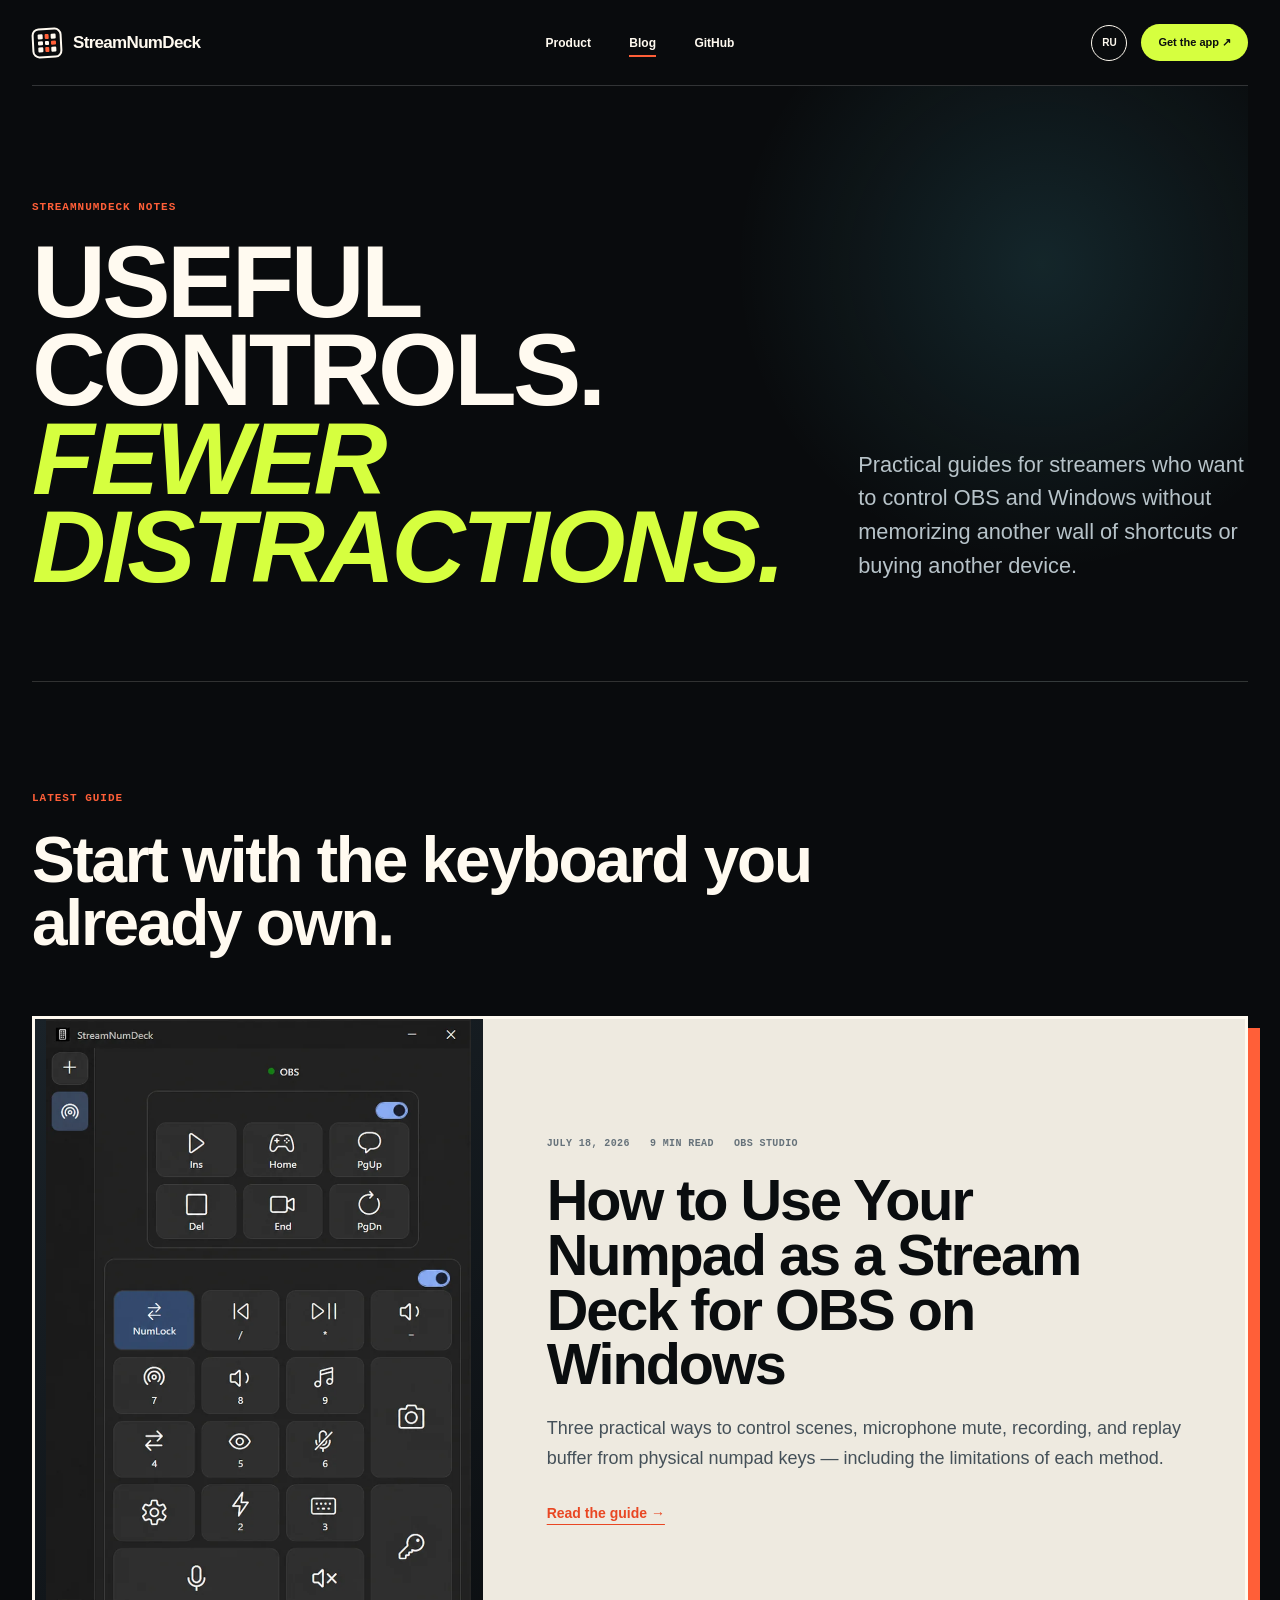
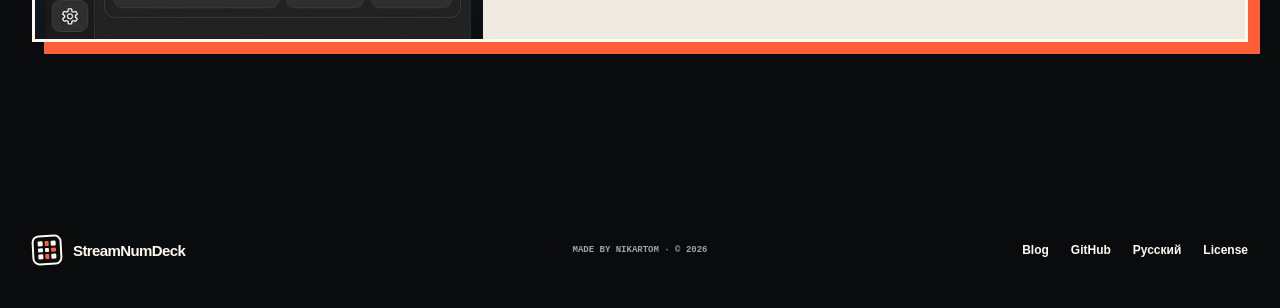
==== commit b50f7760: "Add Russian blog and OBS guide" ====
--- a/blog/index.html
+++ b/blog/index.html
@@ -9,6 +9,9 @@
   <meta name="theme-color" content="#090b0d">
   <meta name="robots" content="index,follow,max-image-preview:large,max-snippet:-1">
   <link rel="canonical" href="https://streamnumdeck.com/blog/">
+  <link rel="alternate" hreflang="en" href="https://streamnumdeck.com/blog/">
+  <link rel="alternate" hreflang="ru" href="https://streamnumdeck.com/ru/blog/">
+  <link rel="alternate" hreflang="x-default" href="https://streamnumdeck.com/blog/">
   <link rel="icon" href="../favicon.ico" sizes="any">
   <link rel="stylesheet" href="../styles.css">
 
@@ -46,6 +49,7 @@
       <a href="https://github.com/nikartom/StreamNumDeck">GitHub</a>
     </nav>
     <div class="header-tools">
+      <a class="language-link" href="../ru/blog/" lang="ru" hreflang="ru" aria-label="Открыть на русском">RU</a>
       <a class="header-download" href="https://github.com/nikartom/StreamNumDeck/releases/latest">Get the app <span aria-hidden="true">↗</span></a>
     </div>
   </header>
@@ -85,7 +89,7 @@
   <footer>
     <a class="brand brand-footer" href="../"><span class="brand-mark" aria-hidden="true"><i></i><i></i><i></i><i></i><i></i><i></i><i></i><i></i><i></i></span><span>StreamNumDeck</span></a>
     <p>Made by nikartom · © 2026</p>
-    <nav aria-label="Footer navigation"><a href="./">Blog</a><a href="https://github.com/nikartom/StreamNumDeck">GitHub</a><a href="../ru/" lang="ru">Русский</a><a href="https://github.com/nikartom/StreamNumDeck/blob/main/LICENSE.md">License</a></nav>
+    <nav aria-label="Footer navigation"><a href="./">Blog</a><a href="https://github.com/nikartom/StreamNumDeck">GitHub</a><a href="../ru/blog/" lang="ru" hreflang="ru">Русский</a><a href="https://github.com/nikartom/StreamNumDeck/blob/main/LICENSE.md">License</a></nav>
   </footer>
 </body>
 </html>
